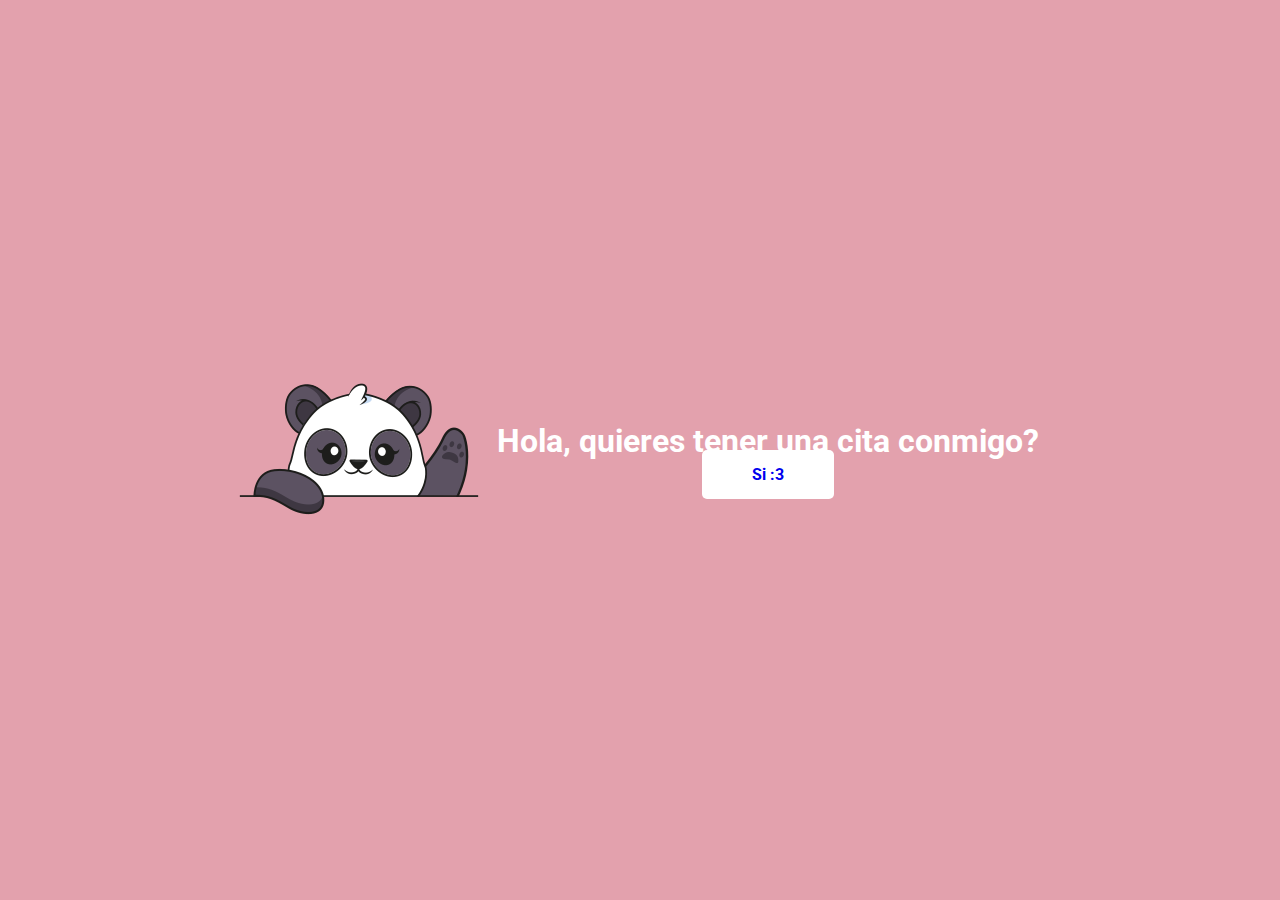
==== index.html @ 2bbff471 "up" ====
<!DOCTYPE html>
<html lang="es">
<head>
    <meta charset="UTF-8">
    <meta name="viewport" content="width=device-width, initial-scale=1.0">
    <link rel="stylesheet" href="assets/css/style.css">
    <link rel="stylesheet" href="https://fonts.googleapis.com/css2?family=Material+Symbols+Outlined:opsz,wght,FILL,GRAD@20..48,100..700,0..1,-50..200&icon_names=data_object" />
    <title>Levi</title>
</head>
<body>
    
    <div class="container">

        <div class="container__main">
            <img src="assets/img/panda1.png" alt="">
        </div>
        <div class="text">
            <h1 class="text">Hola, quieres tener una cita conmigo?</h1>
            <a class="button" href="#">Si :3 </a>
        </div>

    </div>

<script src="assets/js/main.js" ></script>
</body>
</html>
---- assets/css/style.css ----
@import url('https://fonts.googleapis.com/css2?family=Roboto:ital,wght@0,100;0,300;0,400;0,500;0,700;0,900;1,100;1,300;1,400;1,500;1,700;1,900&display=swap');


:root {

    --primary-color:#E3A1AD;
    --secondario-color:#BBDEE4;
}


* {
    padding: 0;
    margin: 0;
    box-sizing: border-box;
    font-family: "Roboto", sans-serif;
}

.container{
    display: flex;  
    align-items: center;
    text-align: center;
    justify-content: center;
    background-color: var(--primary-color);
    /* background-image: url(../img/bg2.svg); */
    font-weight: bold;
    height: 100vh;
}

.text{
    color: white;
    padding: 5px;
    text-decoration: none;
    list-style: none;
    font-weight: 700;
}

.button {
    text-decoration: none;
    padding: 15px 50px;
    border-radius: 5px;
    border-color: white;
    background: white;
}


.cliente{
    
    display: flex;
    border: black solid 1px;
    border-radius: 10px;
    height: 500 px;
    width: 300 px;
}
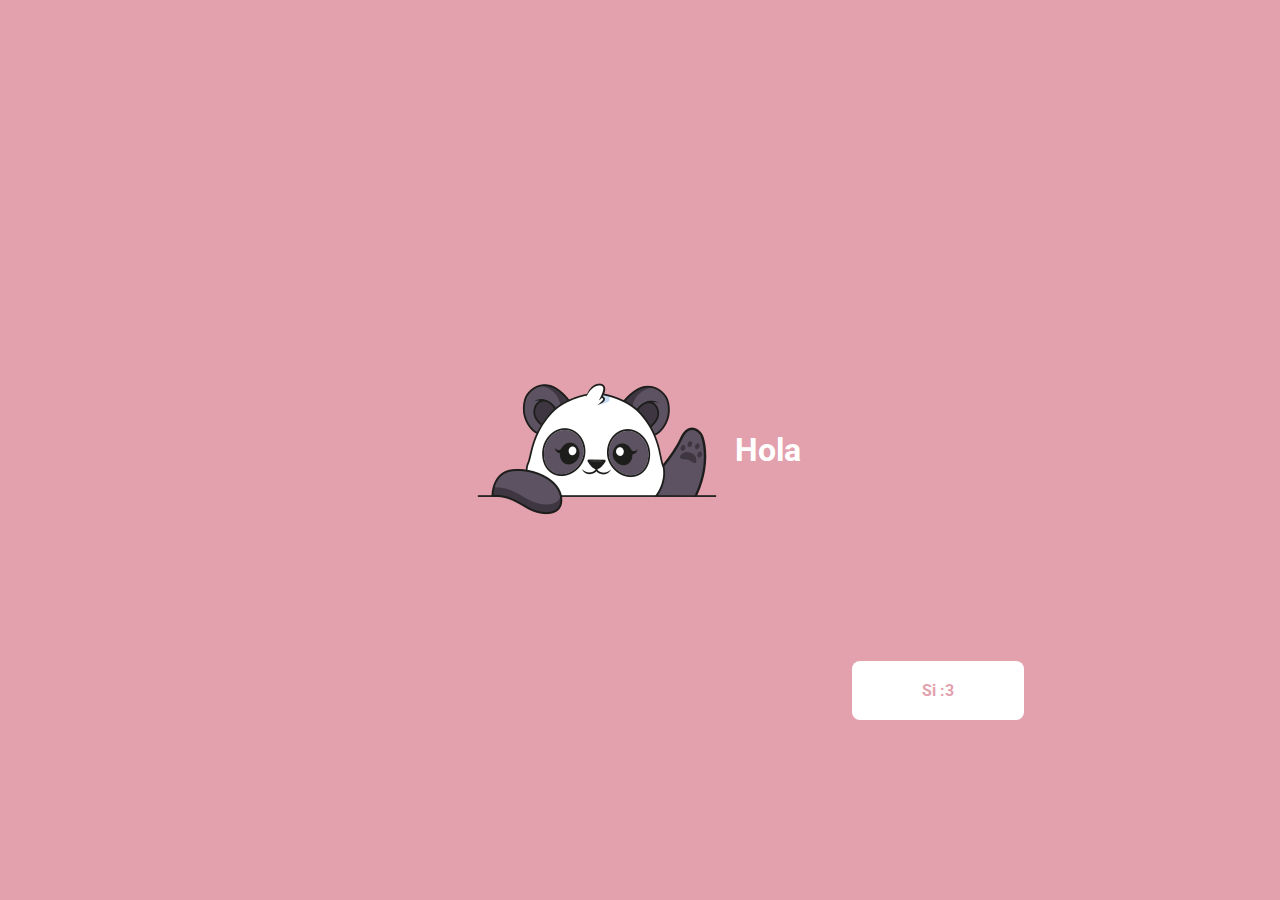
==== commit 3c039f9e: "up" ====
--- a/index.html
+++ b/index.html
@@ -15,8 +15,8 @@
             <img src="assets/img/panda1.png" alt="">
         </div>
         <div class="text">
-            <h1 class="text">Hola, quieres tener una cita conmigo?</h1>
-            <a class="button" href="#">Si :3 </a>
+            <h1 class="text">Hola</h1>
+            <a class="button" href="#"> Si :3 </a>
         </div>
 
     </div>
--- a/assets/css/style.css
+++ b/assets/css/style.css
@@ -24,6 +24,7 @@
     /* background-image: url(../img/bg2.svg); */
     font-weight: bold;
     height: 100vh;
+    
 }
 
 .text{
@@ -35,13 +36,23 @@
 }
 
 .button {
+    position: absolute;
     text-decoration: none;
-    padding: 15px 50px;
-    border-radius: 5px;
-    border-color: white;
+    padding: 20px 70px;
+    color: var(--primary-color);
+    border-radius: 8px;
+    border-color: 3px solid red;
     background: white;
+    right: 20%;
+    bottom: 20%;
+    transition: 0.65s;
 }
 
+.button:hover{
+    background-color: transparent;
+    border: 3px dashed white;
+    color: white;
+}
 
 .cliente{
     
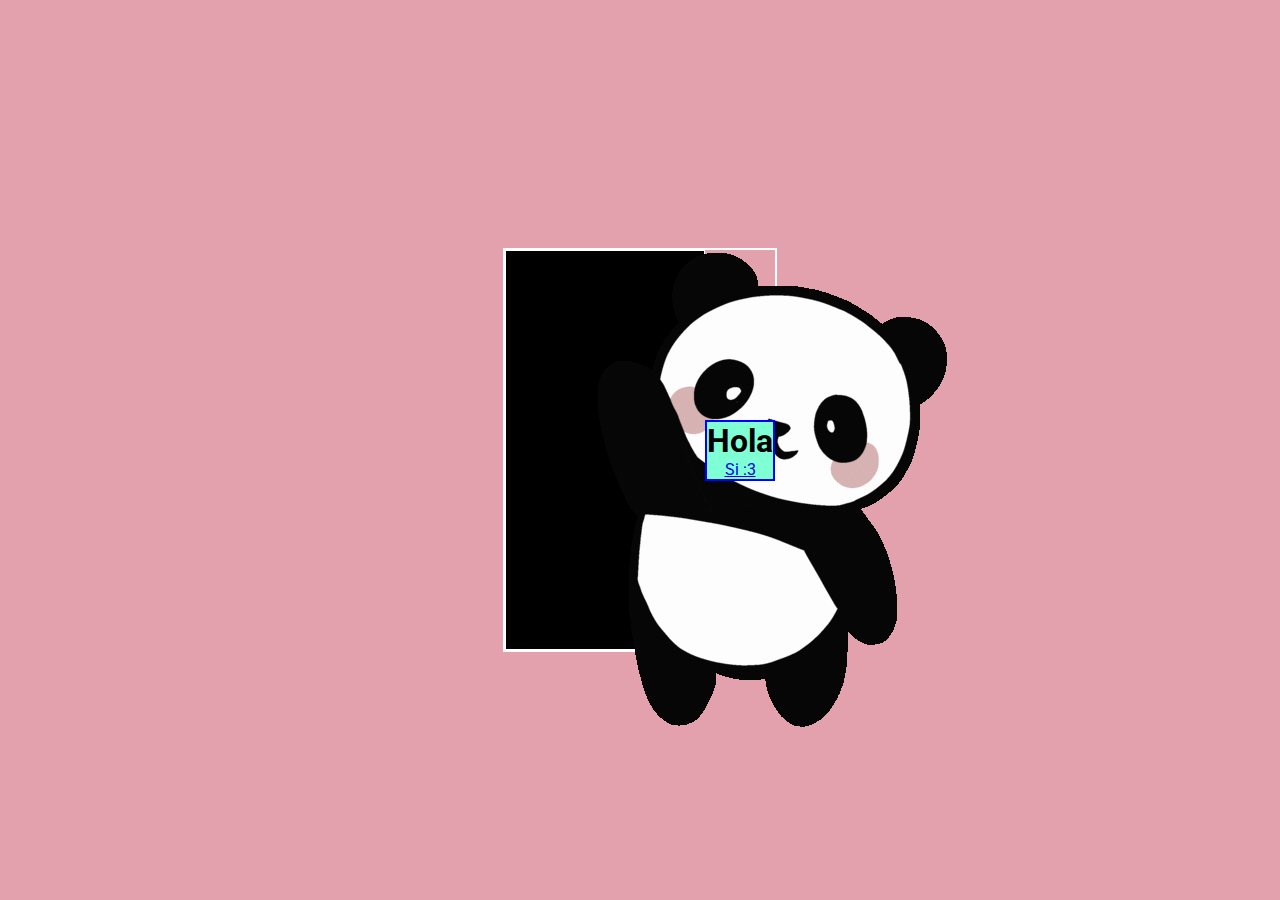
==== commit 773c4750: "up" ====
--- a/index.html
+++ b/index.html
@@ -9,17 +9,19 @@
 </head>
 <body>
     
-    <div class="container">
+    <main class="container">
 
-        <div class="container__main">
-            <img src="assets/img/panda1.png" alt="">
-        </div>
-        <div class="text">
-            <h1 class="text">Hola</h1>
-            <a class="button" href="#"> Si :3 </a>
+        <div class="container__general">
+             <div class="container__der">
+                <img src="assets/img/phola.gif" alt="Hola">
+            </div>
+            <div class="container__iz">
+                <h1 class="text">Hola</h1>
+                <a class="button" href="#"> Si :3 </a>
+            </div>
         </div>
 
-    </div>
+    </main>
 
 <script src="assets/js/main.js" ></script>
 </body>
--- a/assets/css/style.css
+++ b/assets/css/style.css
@@ -16,49 +16,36 @@
 }
 
 .container{
-    display: flex;  
+    background-color: var(--primary-color);
+    height: 100vh;
+    display: flex;
+    justify-content: center;
     align-items: center;
-    text-align: center;
-    justify-content: center;
-    background-color: var(--primary-color);
-    /* background-image: url(../img/bg2.svg); */
-    font-weight: bold;
-    height: 100vh;
     
 }
 
-.text{
-    color: white;
-    padding: 5px;
-    text-decoration: none;
-    list-style: none;
-    font-weight: 700;
+.container__general{
+    border: 2px solid white;
+    display: flex;
+    align-items: center;
+    justify-content: center;
+    text-align: center;
+    
 }
 
-.button {
-    position: absolute;
-    text-decoration: none;
-    padding: 20px 70px;
-    color: var(--primary-color);
-    border-radius: 8px;
-    border-color: 3px solid red;
-    background: white;
-    right: 20%;
-    bottom: 20%;
-    transition: 0.65s;
+.container__iz{
+    border: 2px solid blue;
 }
 
-.button:hover{
-    background-color: transparent;
-    border: 3px dashed white;
-    color: white;
+.container__der{
+    background-color: black;
+    width: 200px;
+    height: 400px;
+    border: 1px solid white;
+
 }
 
-.cliente{
+.container__iz{
+    background-color: aquamarine;
     
-    display: flex;
-    border: black solid 1px;
-    border-radius: 10px;
-    height: 500 px;
-    width: 300 px;
 }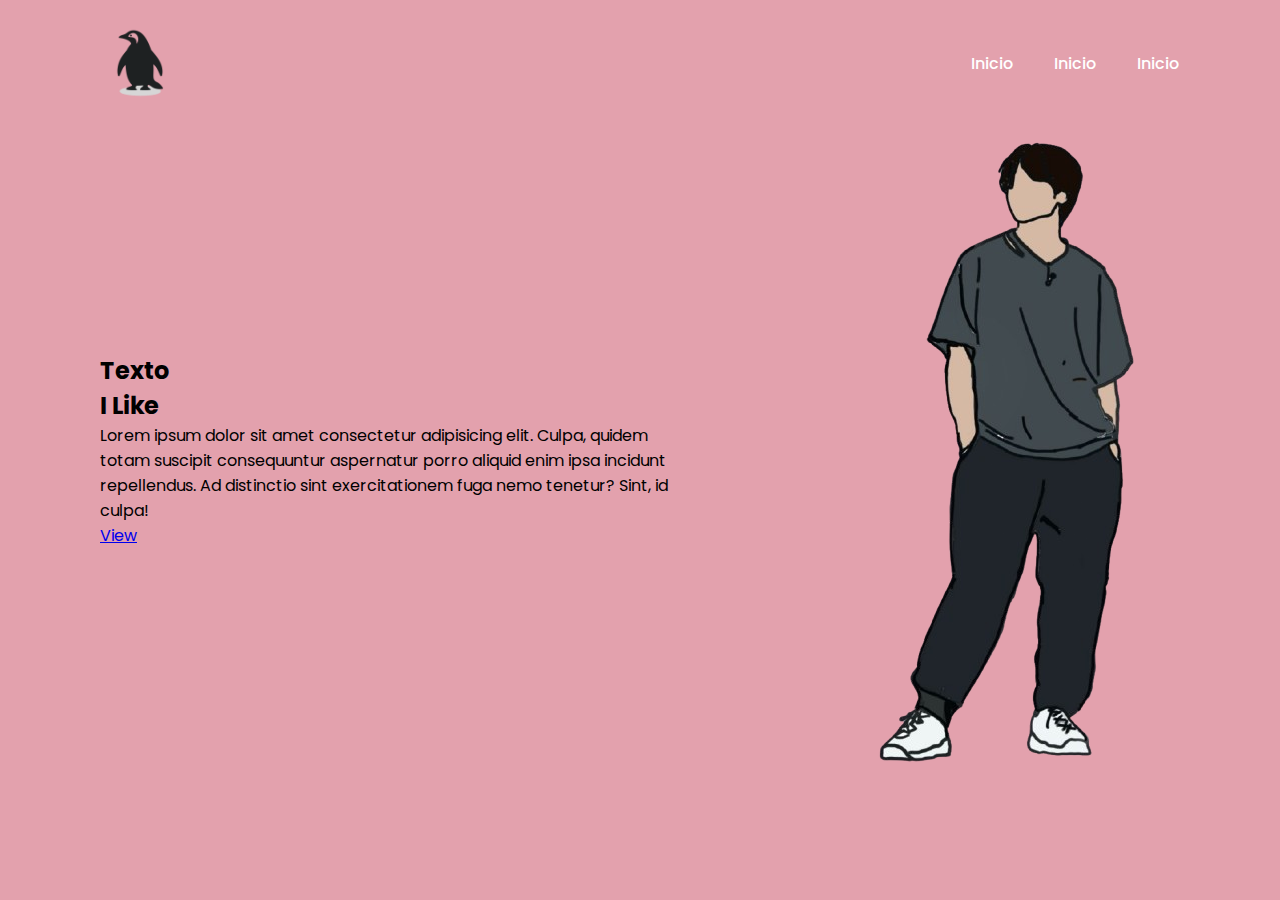
==== commit f6ce6cf2: "advance_25" ====
--- a/index.html
+++ b/index.html
@@ -9,19 +9,28 @@
 </head>
 <body>
     
-    <main class="container">
+    <section class="sec">
+        <header>
+            <a href="#"><img src="assets/img/levlog.png" alt="Hola" class="logo" ></a>
+            <ul>
+                <li><a href="#">Inicio</a></li>
+                <li><a href="#">Inicio</a></li>
+                <li><a href="#">Inicio</a></li>
+            </ul>
+        </header>
 
-        <div class="container__general">
-             <div class="container__der">
-                <img src="assets/img/phola.gif" alt="Hola">
+        <div class="content">
+            <div class="textbox">
+                <h2>Texto <br> <span>I Like</span></h2>
+                <p>Lorem ipsum dolor sit amet consectetur adipisicing elit. Culpa, quidem totam suscipit consequuntur aspernatur porro aliquid enim ipsa incidunt repellendus. Ad distinctio sint exercitationem fuga nemo tenetur? Sint, id culpa!</p>
+                <a href="#">View</a>
             </div>
-            <div class="container__iz">
-                <h1 class="text">Hola</h1>
-                <a class="button" href="#"> Si :3 </a>
+            <div class="imgbox">
+                <img src="assets/img/lev1.png" alt="Panda" class="item1">
             </div>
         </div>
+    </section>
 
-    </main>
 
 <script src="assets/js/main.js" ></script>
 </body>
--- a/assets/css/style.css
+++ b/assets/css/style.css
@@ -1,4 +1,6 @@
 @import url('https://fonts.googleapis.com/css2?family=Roboto:ital,wght@0,100;0,300;0,400;0,500;0,700;0,900;1,100;1,300;1,400;1,500;1,700;1,900&display=swap');
+
+@import url('https://fonts.googleapis.com/css2?family=Londrina+Sketch&family=Poppins:ital,wght@0,100;0,200;0,300;0,400;0,500;0,600;0,700;0,800;0,900;1,100;1,200;1,300;1,400;1,500;1,600;1,700;1,800;1,900&display=swap');
 
 
 :root {
@@ -12,40 +14,63 @@
     padding: 0;
     margin: 0;
     box-sizing: border-box;
-    font-family: "Roboto", sans-serif;
+    font-family: "Poppins", sans-serif;
 }
 
-.container{
+section{
+    position: relative;
+    width: 100%;
+    min-height: 100vh;
+    padding: 100px;
+    display: flex;
+    justify-content: space-between;
+    align-items: center;
     background-color: var(--primary-color);
-    height: 100vh;
-    display: flex;
-    justify-content: center;
-    align-items: center;
-    
+    transition: 0.5s;
 }
 
-.container__general{
-    border: 2px solid white;
+header{
+    position: absolute;
     display: flex;
+    top: 0;
+    left: 0;
+    width: 100%;
+    padding: 20px 100px;
+    justify-content: space-between;
     align-items: center;
-    justify-content: center;
-    text-align: center;
-    
 }
 
-.container__iz{
-    border: 2px solid blue;
+header .logo{
+    position: relative;
+    max-width: 80px;
 }
 
-.container__der{
-    background-color: black;
-    width: 200px;
-    height: 400px;
-    border: 1px solid white;
-
+ul{
+    position: relative;
+    display: flex;
 }
 
-.container__iz{
-    background-color: aquamarine;
-    
+li{
+    list-style: none;   
+}
+
+ul li a{
+    display: inline-block;
+    color: white;
+    font-weight: 500;
+    margin-left: 40px;
+    text-decoration: none;
+}
+
+.content{
+    position: relative;
+    width: 100%;
+    display: flex;
+    justify-content: space-between;
+    align-items: center;
+}
+
+.content .textbox{
+    position: relative;
+    max-width: 600px;
 }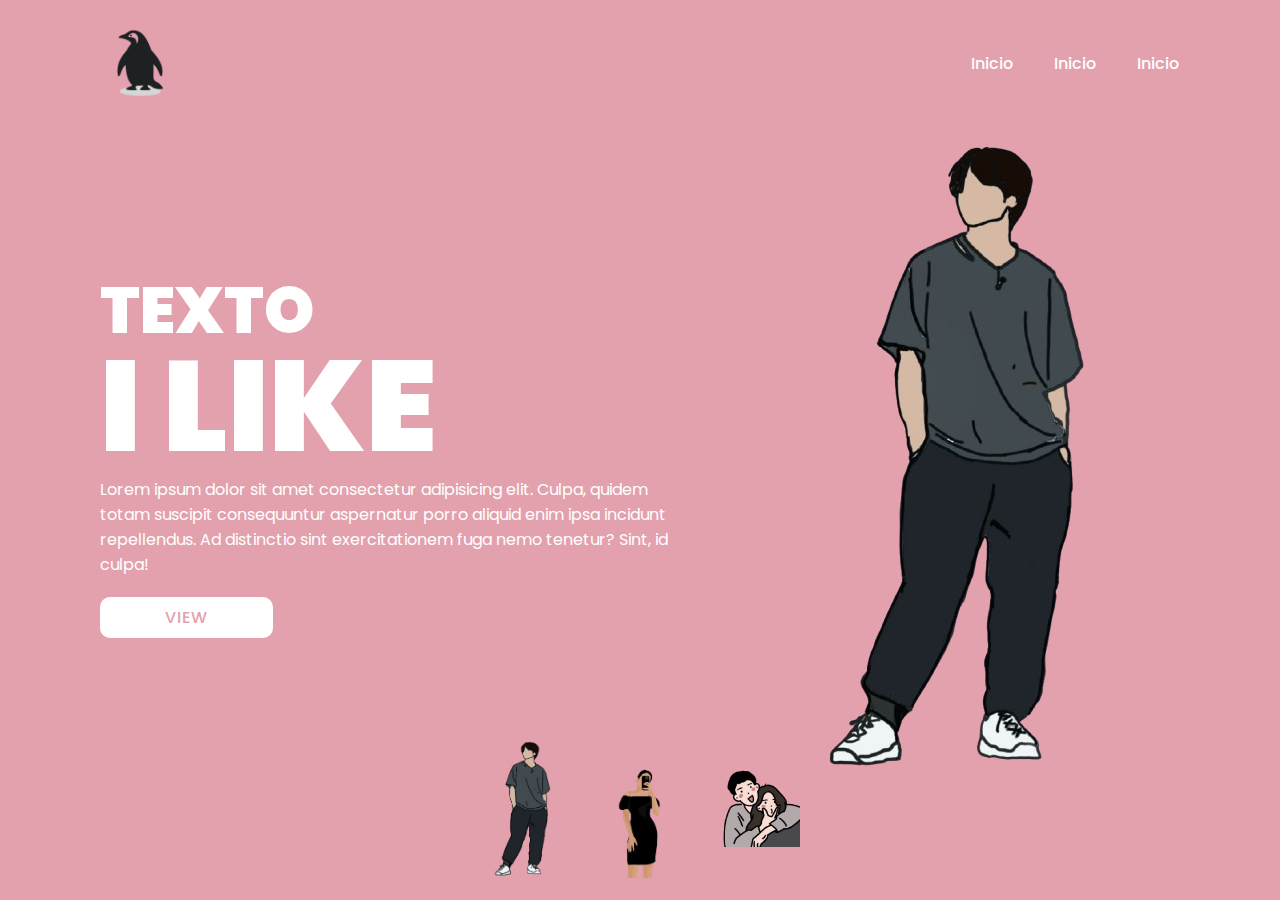
==== commit e4749d89: "up" ====
--- a/index.html
+++ b/index.html
@@ -29,6 +29,14 @@
                 <img src="assets/img/lev1.png" alt="Panda" class="item1">
             </div>
         </div>
+        <ul class="thumb">
+            <li><img src="assets/img/lev1.png" alt="Log1"></li>
+            <li><img src="assets/img/lev5.png" alt="Log4"></li>
+            <li><img src="assets/img/lev4.png" alt="Log3"></li>
+        </ul>
+        <ul class="sci">
+
+        </ul>
     </section>
 
 
--- a/assets/css/style.css
+++ b/assets/css/style.css
@@ -45,7 +45,7 @@
     max-width: 80px;
 }
 
-ul{
+header ul{
     position: relative;
     display: flex;
 }
@@ -73,4 +73,74 @@
 .content .textbox{
     position: relative;
     max-width: 600px;
-}+}
+
+.content .textbox h2{
+    color: white;
+    font-size: 4em;
+    line-height: 1.5em;
+    font-weight: 900;
+    text-transform: uppercase;
+
+}
+
+.content .textbox h2 span{
+    font-size: 2em;
+}
+
+.content .textbox p{
+    color: white;
+}
+
+.content .textbox a{
+    background: white;
+    display: inline-block;
+    margin-top: 20px;
+    padding: 8px 65px;
+    color: var(--primary-color);
+    border-radius: 10px;
+    font-weight: 500;
+    letter-spacing: 1px;
+    text-decoration: none;
+    text-transform: uppercase;
+    transition: 0.5s;
+}
+
+.content .textbox a:hover{
+    background: var(--primary-color);
+    border: 3px solid white;
+    color: white;
+}
+
+.content .imgbox{
+    width: 600px;
+    display: flex;
+    padding-right: 50px;
+    justify-content: flex-end;
+}
+
+.thumb{
+    position: absolute;
+    left: 50%;
+    bottom: 20px;
+    transform: translateX(-50%);
+    display: flex;
+}
+
+.thumb li{
+    list-style: none;
+    display: flex;
+    align-items: center;
+    margin: 0 20px;
+    cursor: pointer;
+    transition: 0.5s;
+
+}
+
+.thumb li:hover{
+    transform: translateY(-15px);
+}
+
+.thumb li img{
+    max-width: 80px;
+}
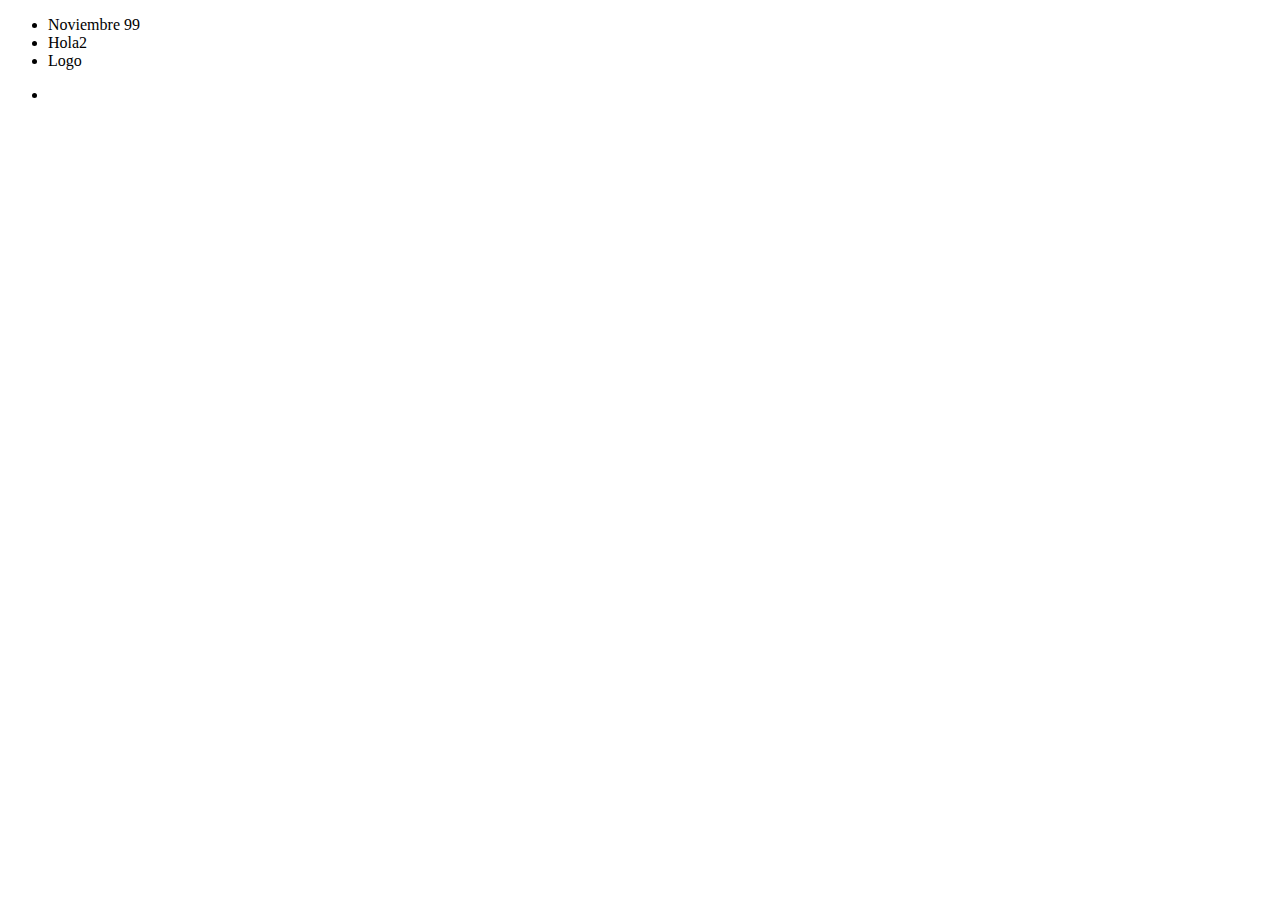
==== commit f0b93971: "update" ====
--- a/index.html
+++ b/index.html
@@ -1,45 +1,36 @@
 <!DOCTYPE html>
-<html lang="es">
+<html lang="en">
 <head>
     <meta charset="UTF-8">
     <meta name="viewport" content="width=device-width, initial-scale=1.0">
-    <link rel="stylesheet" href="assets/css/style.css">
-    <link rel="stylesheet" href="https://fonts.googleapis.com/css2?family=Material+Symbols+Outlined:opsz,wght,FILL,GRAD@20..48,100..700,0..1,-50..200&icon_names=data_object" />
-    <title>Levi</title>
+    <title>Document</title>
+    <link
+    rel="stylesheet"
+    href="https://cdn.jsdelivr.net/npm/swiper@9/swiper-bundle.min.css"
+    />
+    <link rel="stylesheet" href="style.css">
 </head>
-<body>
-    
-    <section class="sec">
-        <header>
-            <a href="#"><img src="assets/img/levlog.png" alt="Hola" class="logo" ></a>
+<body> 
+
+    <div class="navbar container">
+        <div class="left">
             <ul>
-                <li><a href="#">Inicio</a></li>
-                <li><a href="#">Inicio</a></li>
-                <li><a href="#">Inicio</a></li>
+                <li>Noviembre 99</li>
+                <li>Hola2</li>
+                <li>Logo</li>
             </ul>
-        </header>
+        </div>
 
-        <div class="content">
-            <div class="textbox">
-                <h2>Texto <br> <span>I Like</span></h2>
-                <p>Lorem ipsum dolor sit amet consectetur adipisicing elit. Culpa, quidem totam suscipit consequuntur aspernatur porro aliquid enim ipsa incidunt repellendus. Ad distinctio sint exercitationem fuga nemo tenetur? Sint, id culpa!</p>
-                <a href="#">View</a>
-            </div>
-            <div class="imgbox">
-                <img src="assets/img/lev1.png" alt="Panda" class="item1">
-            </div>
+        <div class="right">
+            <ul>
+                <li><a href=""></a></li>
+            </ul>
         </div>
-        <ul class="thumb">
-            <li><img src="assets/img/lev1.png" alt="Log1"></li>
-            <li><img src="assets/img/lev5.png" alt="Log4"></li>
-            <li><img src="assets/img/lev4.png" alt="Log3"></li>
-        </ul>
-        <ul class="sci">
 
-        </ul>
-    </section>
+    </div>
 
 
-<script src="assets/js/main.js" ></script>
+    <script src="https://cdn.jsdelivr.net/npm/swiper@9/swiper-bundle.min.js"></script>
+    <script src="script.js" ></script>
 </body>
 </html>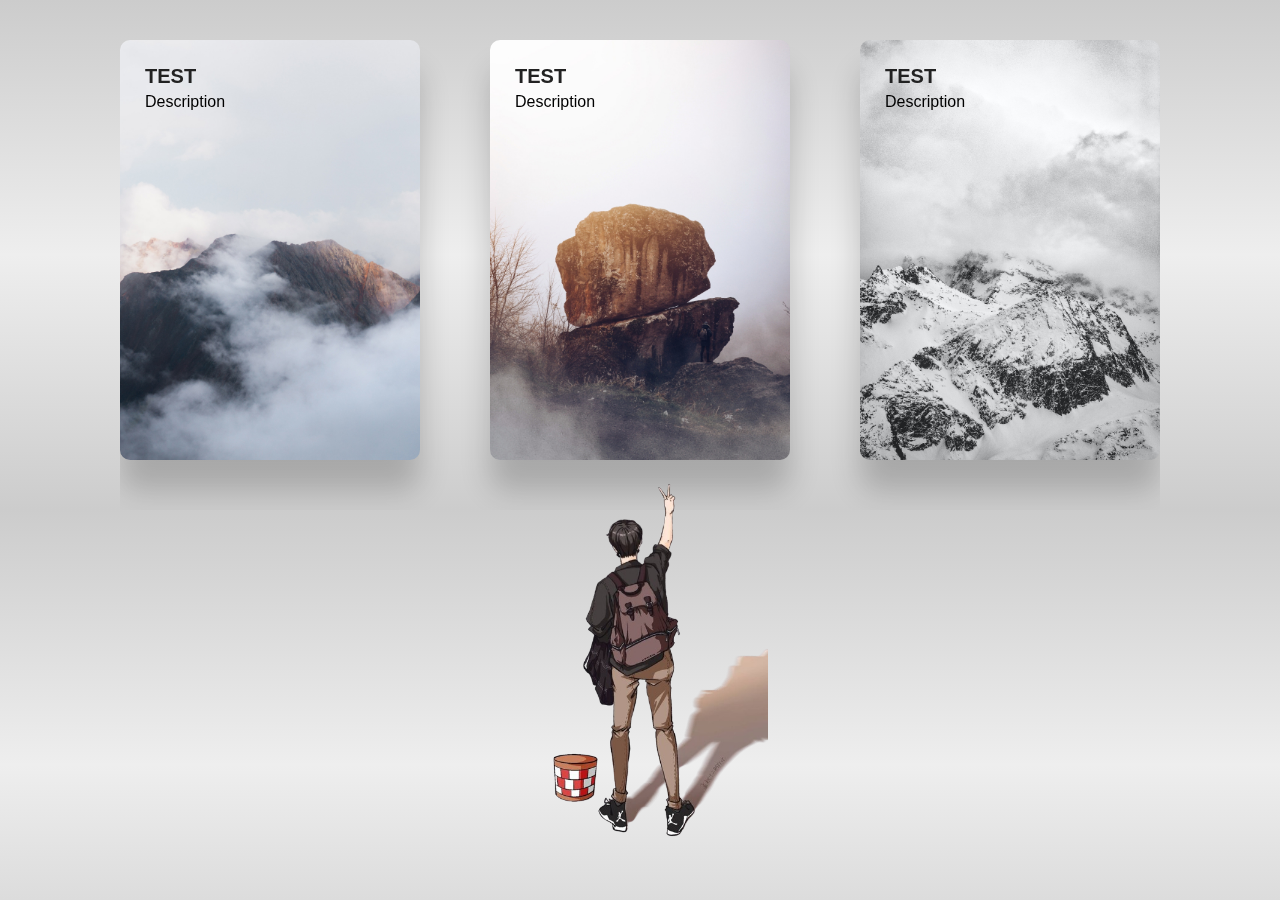
==== commit a347636f: "update" ====
--- a/index.html
+++ b/index.html
@@ -8,11 +8,11 @@
     rel="stylesheet"
     href="https://cdn.jsdelivr.net/npm/swiper@9/swiper-bundle.min.css"
     />
-    <link rel="stylesheet" href="style.css">
+    <link rel="stylesheet" href="assets/css/style.css">
 </head>
 <body> 
 
-    <div class="navbar container">
+    <!-- <nav class="navbar container">
         <div class="left">
             <ul>
                 <li>Noviembre 99</li>
@@ -23,14 +23,77 @@
 
         <div class="right">
             <ul>
-                <li><a href=""></a></li>
+                <li><a href="#"> Start </a></li>
+                <li><a href="#"> We </a></li>
+                <li><a href="#"> Project </a></li>
             </ul>
         </div>
 
+    </nav> -->
+
+    <div class="swiper mySwiper container" >
+        <div class="swiper-wrapper">
+            <div class="swiper-slide">
+                <div class="swiper-txt">
+                    <H3>TEST</H3>
+                    <p>Description</p>
+                </div>
+                <img src="assets/img/1.jpg" alt="">
+            </div>
+            <div class="swiper-slide">
+                <div class="swiper-txt">
+                    <H3>TEST</H3>
+                    <p>Description</p>
+                </div>
+                <img src="assets/img/2.jpg" alt="">
+            </div>
+            <div class="swiper-slide">
+                <div class="swiper-txt">
+                    <H3>TEST</H3>
+                    <p>Description</p>
+                </div>
+                <img src="assets/img/3.jpg" alt="">
+            </div>
+            <div class="swiper-slide">
+                <div class="swiper-txt">
+                    <H3>TEST</H3>
+                    <p>Description</p>
+                </div>
+                <img src="assets/img/4.jpg" alt="">
+            </div>
+            <div class="swiper-slide">
+                <div class="swiper-txt">
+                    <H3>TEST</H3>
+                    <p>Description</p>
+                </div>
+                <img src="assets/img/5.jpg" alt="">
+            </div>
+            <div class="swiper-slide">
+                <div class="swiper-txt">
+                    <H3>TEST</H3>
+                    <p>Description</p>
+                </div>
+                <img src="assets/img/6.jpg" alt="">
+            </div>
+            <div class="swiper-slide">
+                <div class="swiper-txt">
+                    <H3>TEST</H3>
+                    <p>Description</p>
+                </div>
+                <img src="assets/img/7.jpg" alt="">
+            </div>
+        </div>
     </div>
+
+    <div class="desktop">
+        <img src="assets/img/per3.png" alt="
+        me">
+    </div>
+
+    
 
 
     <script src="https://cdn.jsdelivr.net/npm/swiper@9/swiper-bundle.min.js"></script>
-    <script src="script.js" ></script>
+    <script src="assets/js/main.js" ></script>
 </body>
 </html>--- a/assets/css/style.css
+++ b/assets/css/style.css
@@ -0,0 +1,106 @@
+*{
+    margin: 0;
+    padding: 0;
+    text-decoration: none;
+    list-style: none;
+}
+
+body{
+    background: linear-gradient(180deg, rgba(204,204,204,1) 0%, rgba(238,238,238,1) 50%, rgba(204,204,204,1) 100% );
+
+    font-family: 'Franklin Gothic Medium', 'Arial Narrow', Arial, sans-serif;
+    min-height: 50vh;
+}
+.container{
+    max-width: 1040px;
+    margin: 0 auto;
+}
+
+.navbar{
+    padding: 20px 0; 
+    display: flex;
+    justify-content: space-between;
+}
+
+ul{
+    display: flex;
+}
+
+li{
+    padding: 0 20px;
+    text-transform: capitalize;
+    color: #222222;
+    font-size: 18px;
+}
+
+li a { 
+    font-size: 18px;
+    color: #222222;
+    text-transform: capitalize;
+}
+
+.swiper{
+    margin-top: 40px;
+}
+
+.swiper-slide{
+    margin-bottom: 50px;
+    background-color: white;
+    box-shadow: 0 30px 30px rgba(0, 0, 0, 0.2);
+    border-radius: 15px;
+    height: 420px;
+    width: 295px;
+    position: relative;
+}
+
+.swiper-slide img{
+    width: 300px;
+    border-radius: 10px;
+    height: 420px;
+
+}
+
+.swiper-txt{
+    position: absolute;
+    padding: 25px;
+}
+
+.swiper-txt h3{
+    font-size: 20px;
+    margin-bottom: 5px;
+    color: #222222;
+}
+    
+.desktop{
+    position: absolute;
+    right: 40%;
+    bottom: 50px;
+    z-index: 10;
+}
+
+.desktop img{
+    width: 250px;
+}
+
+@media(max-width:991px){
+    .swiper{
+        padding: 0 40px;
+    }
+
+    .swiper-slide img {
+        width: 100%;
+    }
+
+    .desktop{
+        padding: 10px;
+    }
+
+    .desktop img{
+        width: 100%;
+    }
+}
+
+h3:hover{
+    color: white;
+}
+
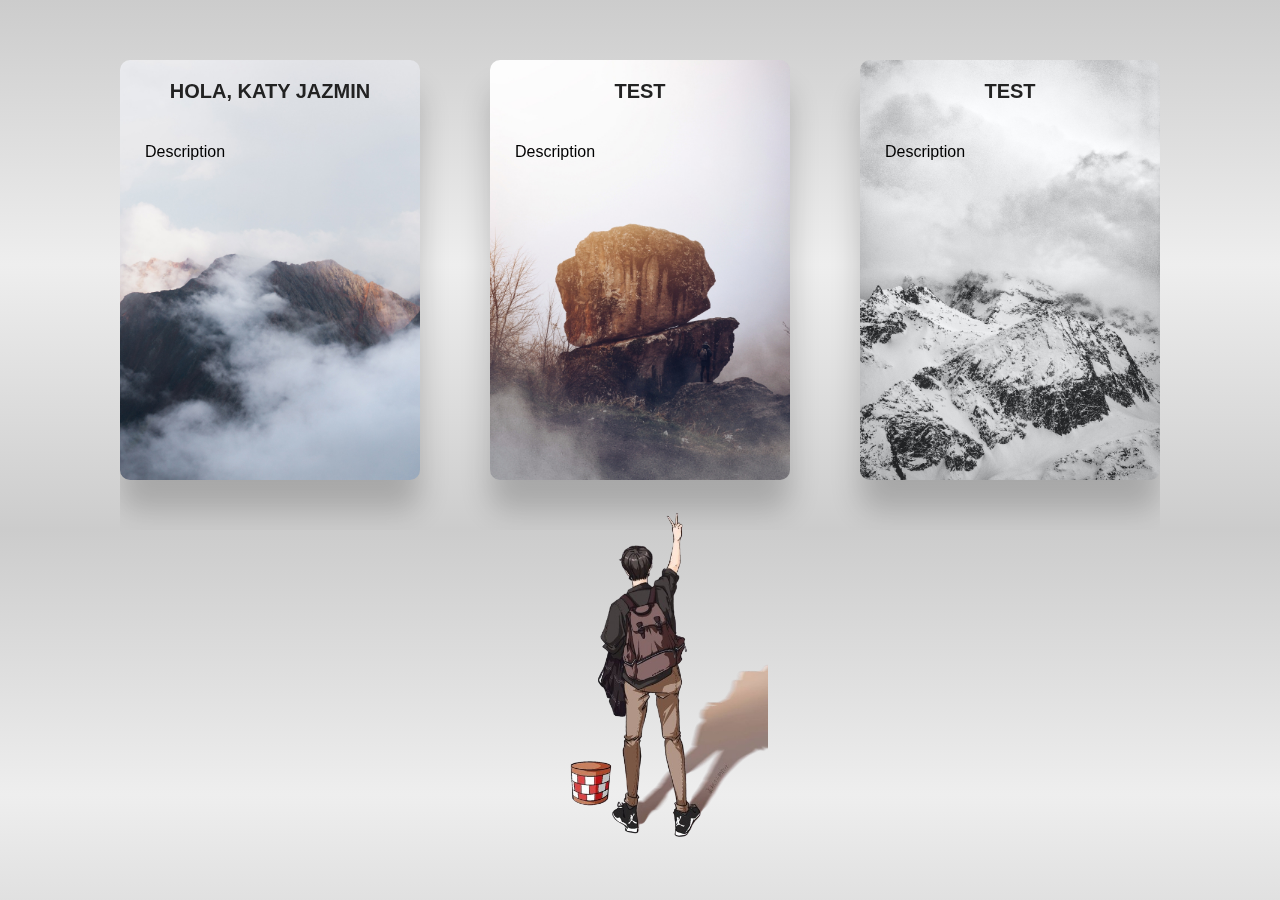
==== commit 06863281: "Middle" ====
--- a/index.html
+++ b/index.html
@@ -3,7 +3,7 @@
 <head>
     <meta charset="UTF-8">
     <meta name="viewport" content="width=device-width, initial-scale=1.0">
-    <title>Document</title>
+    <title>Jazz</title>
     <link
     rel="stylesheet"
     href="https://cdn.jsdelivr.net/npm/swiper@9/swiper-bundle.min.css"
@@ -35,7 +35,7 @@
         <div class="swiper-wrapper">
             <div class="swiper-slide">
                 <div class="swiper-txt">
-                    <H3>TEST</H3>
+                    <H3>HOLA, KATY JAZMIN</H3>
                     <p>Description</p>
                 </div>
                 <img src="assets/img/1.jpg" alt="">
--- a/assets/css/style.css
+++ b/assets/css/style.css
@@ -40,7 +40,7 @@
 }
 
 .swiper{
-    margin-top: 40px;
+    margin-top: 60px;
 }
 
 .swiper-slide{
@@ -57,17 +57,25 @@
     width: 300px;
     border-radius: 10px;
     height: 420px;
+}
 
-}
+
 
 .swiper-txt{
     position: absolute;
+    width: 100%;
+    margin-top: 20px;
+    /* padding: 25px; */
+}
+
+.swiper-txt p{
     padding: 25px;
 }
 
 .swiper-txt h3{
+    text-align: center;
     font-size: 20px;
-    margin-bottom: 5px;
+    margin-bottom: 15px;
     color: #222222;
 }
     
@@ -79,8 +87,14 @@
 }
 
 .desktop img{
-    width: 250px;
+    width: 230px;
+    transition: 0.5s;
 }
+
+.desktop img:hover{
+    translate: 20px;
+}
+
 
 @media(max-width:991px){
     .swiper{
@@ -92,15 +106,14 @@
     }
 
     .desktop{
-        padding: 10px;
+        left: 80px;
+        bottom: 150px;
     }
 
     .desktop img{
-        width: 100%;
+        
+        height: 100%;
     }
 }
 
-h3:hover{
-    color: white;
-}
 
